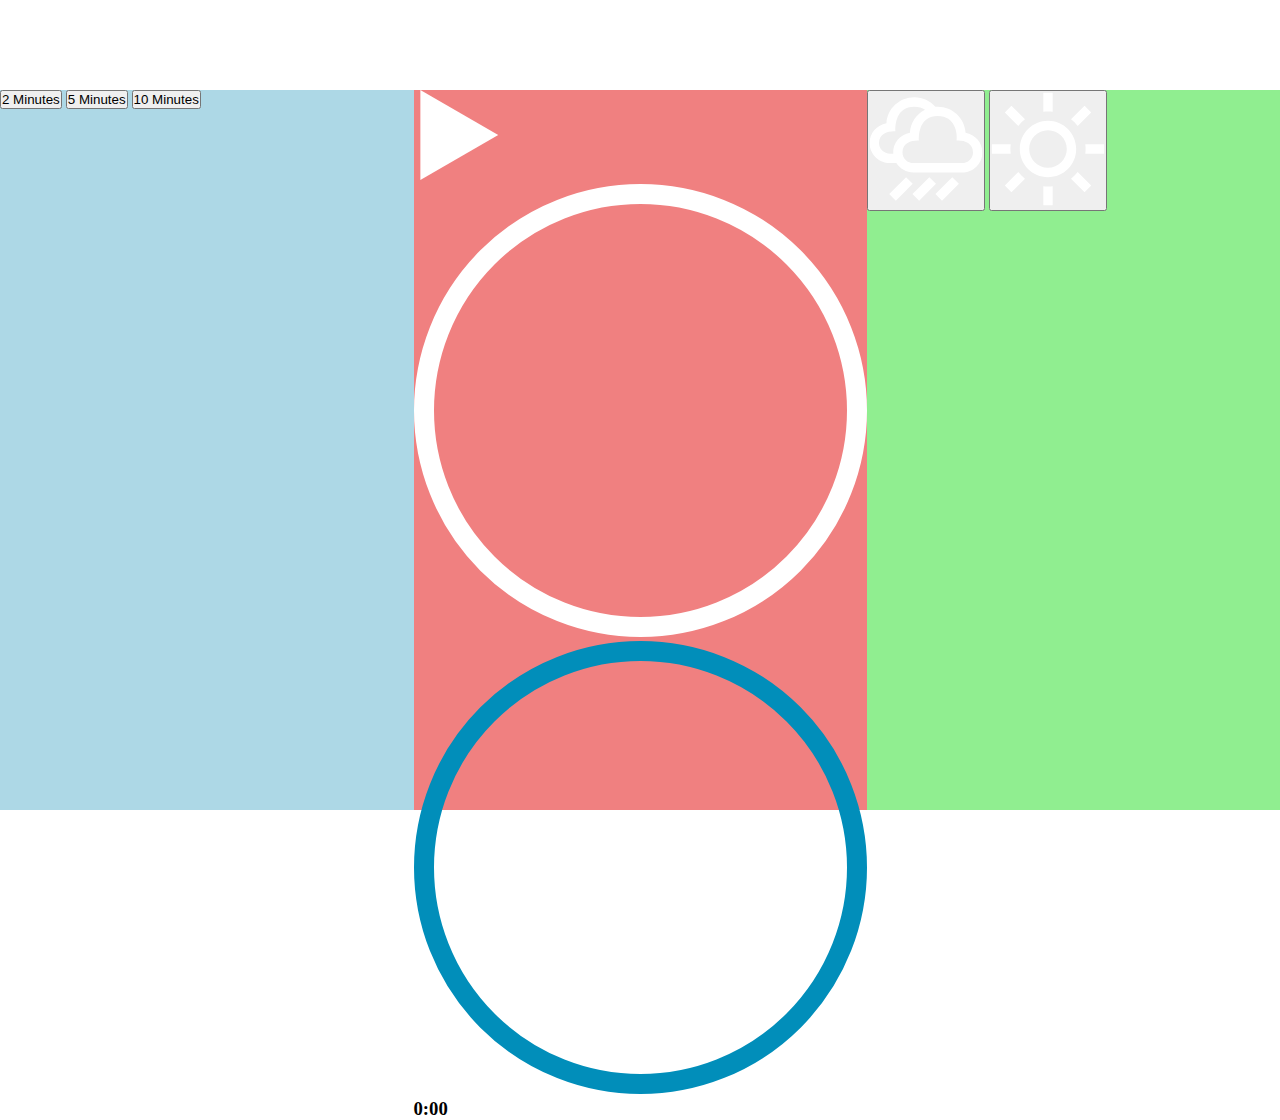
==== meditation-app-master/meditation-app-master/index.html @ 58744542 "files moved" ====
<!DOCTYPE html>
<html lang="en">
<head>
  <meta charset="UTF-8">
  <meta name="viewport" content="width=device-width, initial-scale=1.0">
  <link rel="stylesheet" href="./style.css">
  <title>Meditation App</title>
</head>
<body>
  <div class="app">

    

    <div class="time-select">
      <button data-time="120">2 Minutes</button>
      <button data-time="300">5 Minutes</button>
      <button data-time="600">10 Minutes</button>
    </div>
    <div class="player-container">

      <audio class="song">
        <source src = "./sounds/rain.mp3" >
      </audio>

      <img src="./svg/play.svg" alt="play" class="play">

      <svg class = "track-outline"
       width="453" height="453" viewBox="0 0 453 453" fill="none" xmlns="http://www.w3.org/2000/svg">
        <circle cx="226.5" cy="226.5" r="216.5" stroke="white" stroke-width="20"/>
      </svg>

      <svg class = "moving-outline"
       width="453" height="453" viewBox="0 0 453 453" fill="none" xmlns="http://www.w3.org/2000/svg">
          <circle cx="226.5" cy="226.5" r="216.5" stroke="#018EBA" stroke-width="20"/>
      </svg>

      <h3 class="time-display">
        0:00
      </h3>         
    </div>

    <div class="sound-picker">
      <button data-sound="./sounds/rain.mp3" data-video="./video/rain.mp4" >
        <img src="./svg/rain.svg" alt="rain"/>
      </button>
      <button data-sound="./sounds/beach.mp3" data-video="video/beach.mp4">
        <img src="./svg/beach.svg" alt="beach"/>
      </button>


      
    </div>
  </div>



  <script src="./app.js"></script>
</body>
</html>
---- meditation-app-master/meditation-app-master/style.css ----
* {
  margin: 0;
  padding: 0;
  box-sizing: border-box;
}

.app {
  height: 100vh;
  display: flex;
  justify-content: space-evenly;
  align-items: center;
}

.time-select, .sound-picker, .player-container {
  height: 80%;
  flex: 1;
}

.time-select {
  background-color: lightblue;
}

.sound-picker {
  background-color: lightgreen;
}

.player-container {
  background: lightcoral;
}
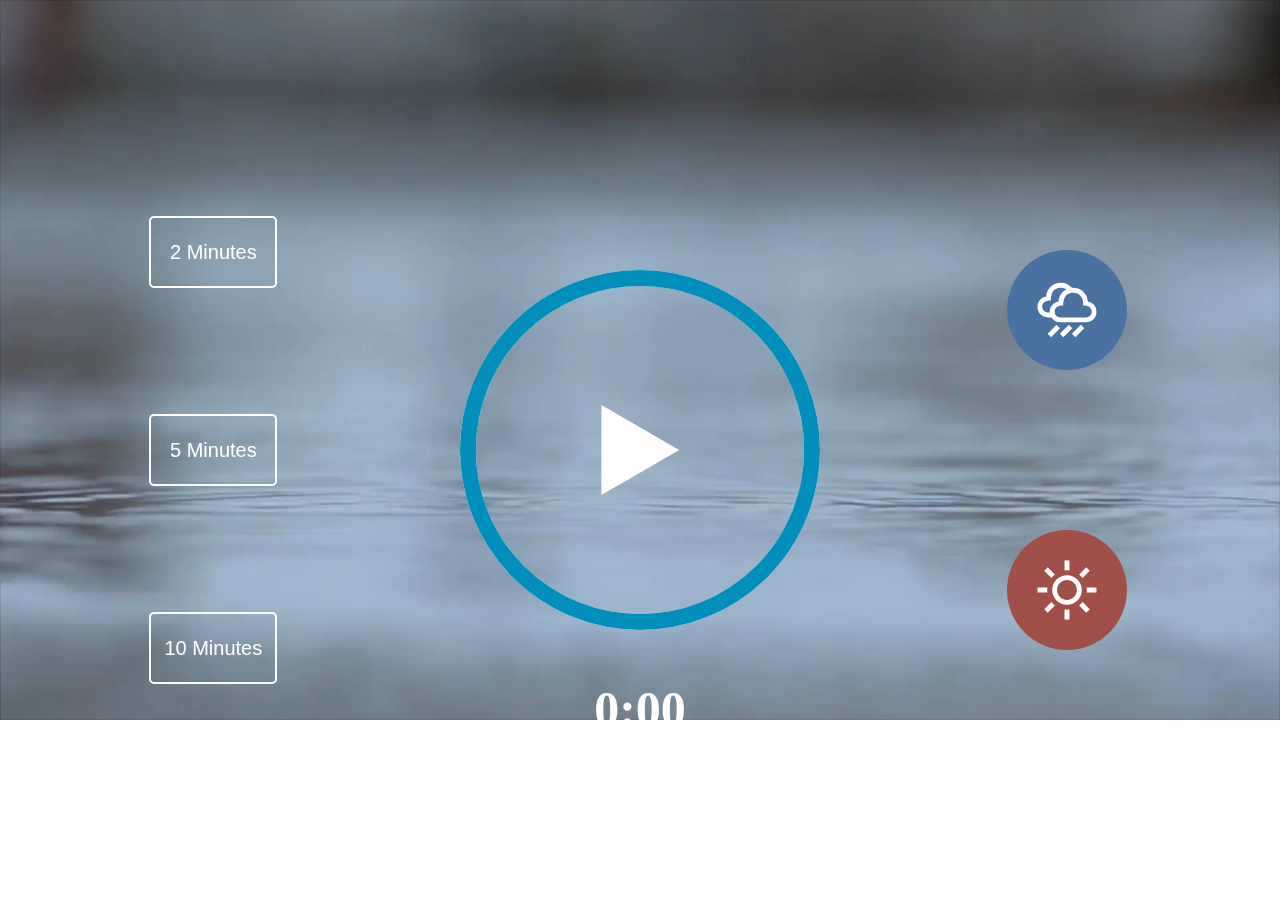
==== commit 0d23f26c: "css file complited" ====
--- a/meditation-app-master/meditation-app-master/index.html
+++ b/meditation-app-master/meditation-app-master/index.html
@@ -9,8 +9,10 @@
 <body>
   <div class="app">
 
+    <video loop >
+      <source src="./video/rain.mp4" type = "video/mp4">
+    </video>
     
-
     <div class="time-select">
       <button data-time="120">2 Minutes</button>
       <button data-time="300">5 Minutes</button>
@@ -46,9 +48,6 @@
       <button data-sound="./sounds/beach.mp3" data-video="video/beach.mp4">
         <img src="./svg/beach.svg" alt="beach"/>
       </button>
-
-
-      
     </div>
   </div>
 
--- a/meditation-app-master/meditation-app-master/style.css
+++ b/meditation-app-master/meditation-app-master/style.css
@@ -14,16 +14,79 @@
 .time-select, .sound-picker, .player-container {
   height: 80%;
   flex: 1;
+  display: flex;
+  flex-direction: column;
+  justify-content: space-evenly;
+  align-items: center;
 }
 
-.time-select {
-  background-color: lightblue;
+.player-container{
+  position: relative;
 }
 
-.sound-picker {
-  background-color: lightgreen;
+.player-container svg{
+  position: absolute;
+  height: 50%;
+  top: 50%;
+  left: 50%;
+  transform: translate(-50%, -50%);
+  pointer-events: none;
 }
 
-.player-container {
-  background: lightcoral;
-}+
+
+.time-display{
+  position: absolute;
+  bottom: 10%;
+  color: white;
+  font-size: 50px;
+}
+
+video{
+  position: fixed;
+  top: 0%;
+  left: 0%;
+  width: 100%;
+  z-index: -10;
+}
+
+.time-select button,
+.sound-picker button{
+  color: white;
+  width: 30%;
+  height: 10%;
+  background: none;
+  border: 2px solid white;
+  cursor: pointer;
+  border-radius: 5px;
+  font-size: 20px;
+  transition: all 0.5s ease;
+}
+
+.time-select button:hover{
+  color: black;
+  background: white;
+}
+
+.sound-picker button{
+  border: none;
+  height: 120px;
+  width: 120px;
+  border-radius: 50%;
+  padding: 30px;
+}
+
+.sound-picker button:nth-child(1) {
+  background-color: #4972a1;
+}
+
+.sound-picker button:nth-child(2) {
+  background-color: #a14f49;
+}
+
+.sound-picker button img {
+  height: 100%;
+}
+
+
+
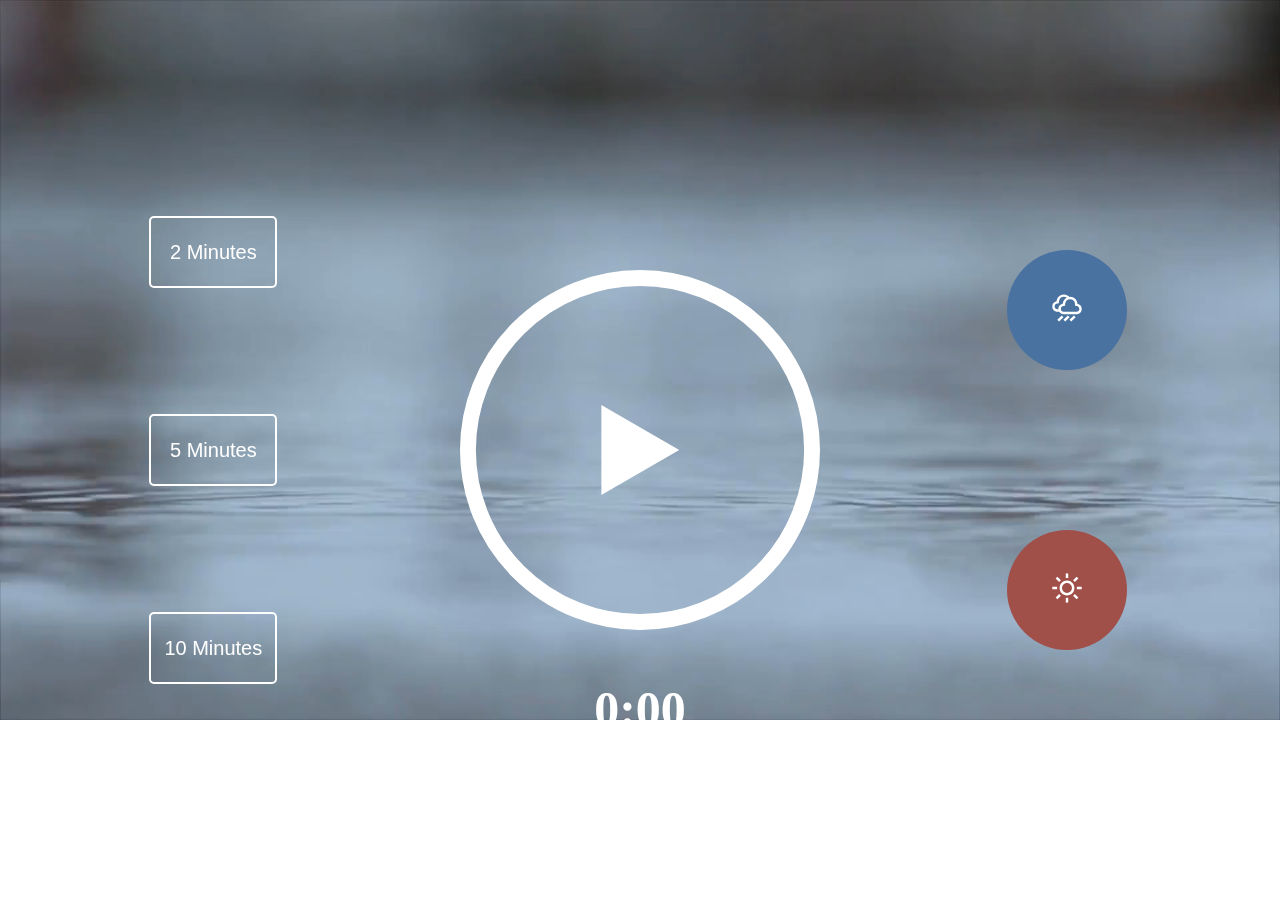
==== commit 6a3f040b: "meditation app added" ====
--- a/meditation-app-master/meditation-app-master/index.html
+++ b/meditation-app-master/meditation-app-master/index.html
@@ -9,9 +9,11 @@
 <body>
   <div class="app">
 
+   <div class = "vid-container">
     <video loop >
       <source src="./video/rain.mp4" type = "video/mp4">
     </video>
+   </div>
     
     <div class="time-select">
       <button data-time="120">2 Minutes</button>
--- a/meditation-app-master/meditation-app-master/style.css
+++ b/meditation-app-master/meditation-app-master/style.css
@@ -29,7 +29,7 @@
   height: 50%;
   top: 50%;
   left: 50%;
-  transform: translate(-50%, -50%);
+  transform: translate(-50%, -50%) rotate(-90deg);
   pointer-events: none;
 }
 
@@ -85,7 +85,7 @@
 }
 
 .sound-picker button img {
-  height: 100%;
+  height: 50%;
 }
 
 
